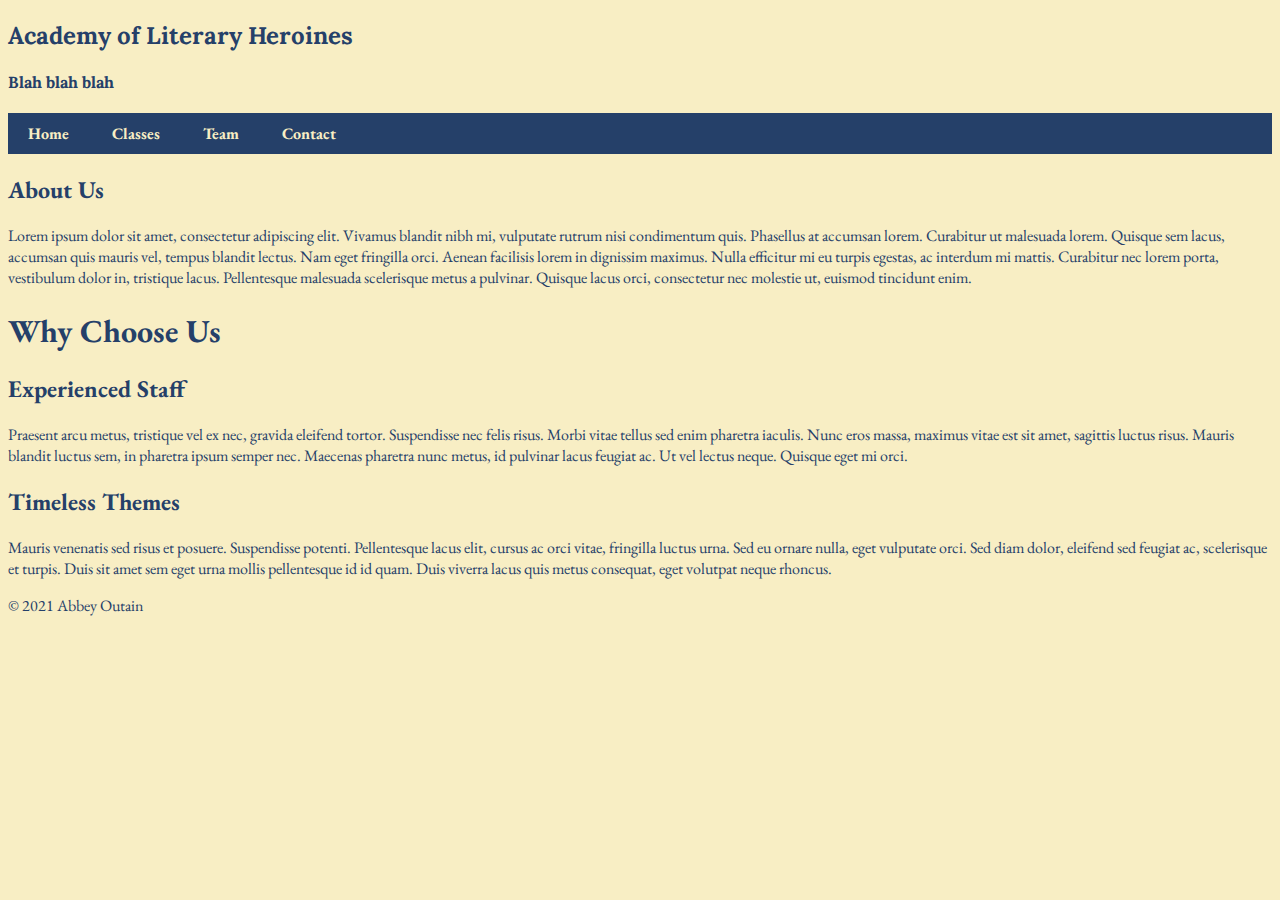
==== FED1StudioProject/index.html @ 7d3163d4 "Added fonts and images" ====
﻿<!DOCTYPE html>
<html>
<head>
    <meta charset="utf-8" />
    <title></title>

    <link href="stylesheets/stylesheet1.css" rel="stylesheet" />

</head>
<body>
    <header>
        <h2 id="schoolName">Academy of Literary Heroines</h2>
        <h4 id="slogan">Blah blah blah</h4>
    </header>
    <nav>
        <ul>
            <li><a href="/index.html">Home</a></li>
            <li><a href="/Classes.html">Classes</a></li>
            <li><a href="/Team.html">Team</a></li>
            <li><a href="/Contact.html">Contact</a></li>
        </ul>
    </nav>

    <main>
        <!-- Standard Format Here -->
        <h2>About Us</h2>
        <p>
            Lorem ipsum dolor sit amet, consectetur adipiscing elit. Vivamus blandit nibh mi, vulputate rutrum nisi condimentum quis. Phasellus at accumsan lorem. Curabitur ut malesuada lorem. Quisque sem lacus, accumsan quis mauris vel, tempus blandit lectus. Nam eget fringilla orci. Aenean facilisis lorem in dignissim maximus. Nulla efficitur mi eu turpis egestas, ac interdum mi mattis. Curabitur nec lorem porta, vestibulum dolor in, tristique lacus. Pellentesque malesuada scelerisque metus a pulvinar. Quisque lacus orci, consectetur nec molestie ut, euismod tincidunt enim.
        </p>
        <h1>Why Choose Us</h1>
        <h2>Experienced Staff</h2>
        <p>
            Praesent arcu metus, tristique vel ex nec, gravida eleifend tortor. Suspendisse nec felis risus. Morbi vitae tellus sed enim pharetra iaculis. Nunc eros massa, maximus vitae est sit amet, sagittis luctus risus. Mauris blandit luctus sem, in pharetra ipsum semper nec. Maecenas pharetra nunc metus, id pulvinar lacus feugiat ac. Ut vel lectus neque. Quisque eget mi orci.
        </p>
        <h2>Timeless Themes</h2>
        <p>
            Mauris venenatis sed risus et posuere. Suspendisse potenti. Pellentesque lacus elit, cursus ac orci vitae, fringilla luctus urna. Sed eu ornare nulla, eget vulputate orci. Sed diam dolor, eleifend sed feugiat ac, scelerisque et turpis. Duis sit amet sem eget urna mollis pellentesque id id quam. Duis viverra lacus quis metus consequat, eget volutpat neque rhoncus.
        </p>
    </main>
    <footer>&copy; 2021 Abbey Outain</footer>
</body>
</html>
---- FED1StudioProject/stylesheets/stylesheet1.css ----
﻿/*#region Import */

@import url('https://fonts.googleapis.com/css2?family=EB+Garamond:ital,wght@0,400;0,500;0,700;0,800;1,400&family=Lora:ital@0;1&display=swap');

/*#endregion */

/*#region base*/
body {
    color: #254069;
    background-color: #F8EEC4;
    font-family: 'EB Garamond', serif;
}

header {
    font-family: 'Lora', serif;
}

main {
}

h1 {
    font-weight: bold;
}

h2 {
}

p {
}

/*#endregion */

/*#region Nav Bar */

nav ul li a {
    color: #F8EEC4;
    font-weight: bold;
    text-decoration: none;
}

nav ul li a:hover, nav ul li a:active, nav ul li a:focus {
        text-decoration: none;
        background-color: #F8EEC4;
        color: #254069;
    }

nav ul {
    background-color: #254069;
    padding: 0;
}

    nav ul li {
        display: inline-block;
        margin: 10px 20px;
    }

    nav ul li a {
        display: block;
    }

/*#endregion */

/*#region Index */



/*#endregion */

/*#region Classes */

#classSubjects {
}

#classListTables {
}

/*#endregion */

/*#region Team */

#leadership {
}

#sales {
}

#administration {
}

#instructors {
}

/*#endregion */

/*#region Contact */

#contactUs {
}

/*#endregion */
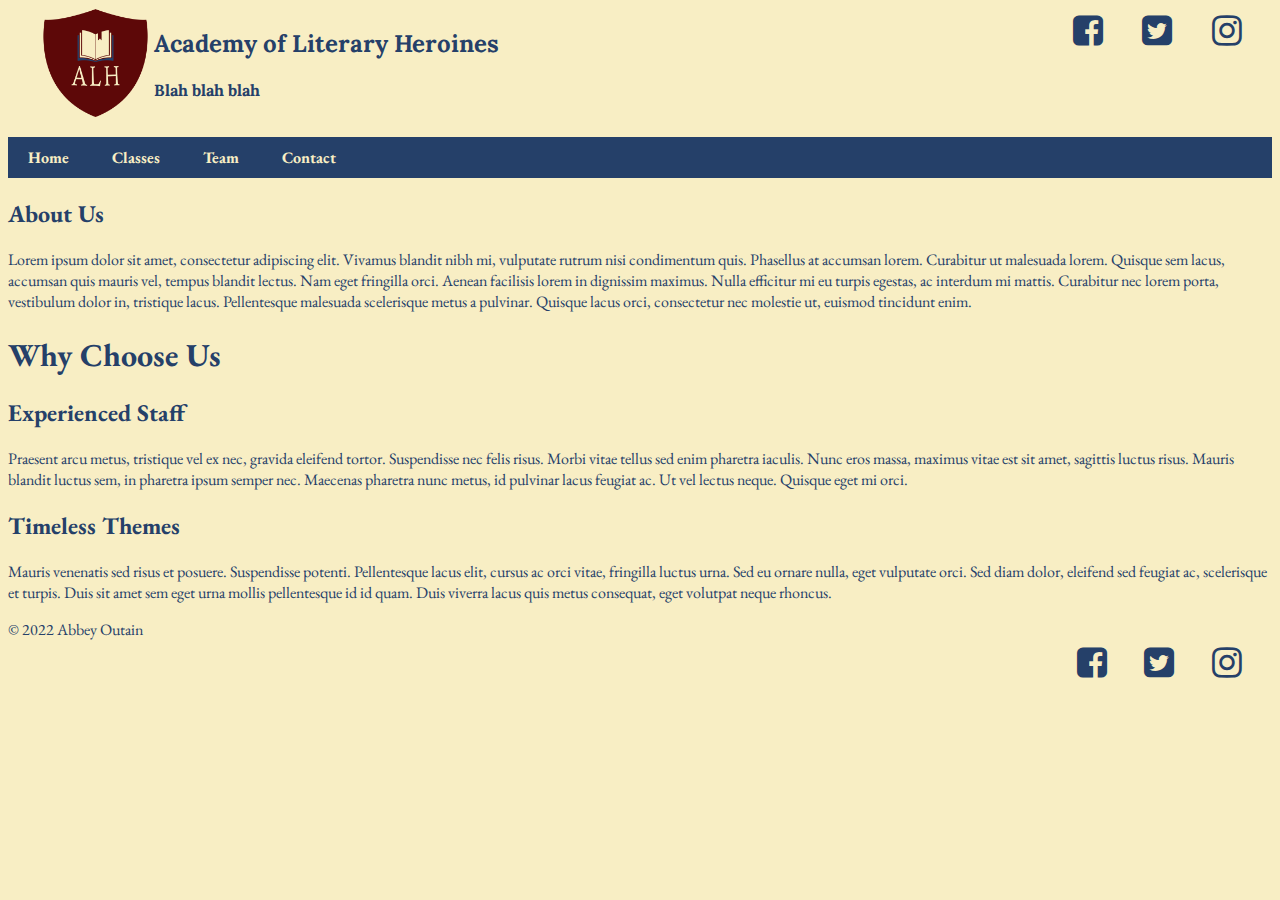
==== commit b51290cd: "Added logos, styled header, added favicon" ====
--- a/FED1StudioProject/index.html
+++ b/FED1StudioProject/index.html
@@ -4,13 +4,26 @@
     <meta charset="utf-8" />
     <title></title>
 
+    <link rel="shortcut icon" href="/images/alhFavicon.ico" type="image/x-icon">
+    <link rel="icon" href="/images/alhFavicon.ico" type="image/x-icon">
+    <link href="http://maxcdn.bootstrapcdn.com/font-awesome/4.7.0/css/font-awesome.min.css" rel="stylesheet" />
     <link href="stylesheets/stylesheet1.css" rel="stylesheet" />
 
 </head>
 <body>
     <header>
-        <h2 id="schoolName">Academy of Literary Heroines</h2>
-        <h4 id="slogan">Blah blah blah</h4>
+        <section>
+            <img id="logo" src="images/alhLogo.png" />
+            <article id="nameAndSlogan">
+                <h2 id="schoolName">Academy of Literary Heroines</h2>
+                <h4 id="slogan">Blah blah blah</h4>
+            </article>
+        </section>
+        <section class="socialMediaLogos">
+            <i class="fa fa-facebook-square" aria-hidden="true"></i>
+            <i class="fa fa-twitter-square" aria-hidden="true"></i>
+            <i class="fa fa-instagram" aria-hidden="true"></i>
+        </section>
     </header>
     <nav>
         <ul>
@@ -37,6 +50,15 @@
             Mauris venenatis sed risus et posuere. Suspendisse potenti. Pellentesque lacus elit, cursus ac orci vitae, fringilla luctus urna. Sed eu ornare nulla, eget vulputate orci. Sed diam dolor, eleifend sed feugiat ac, scelerisque et turpis. Duis sit amet sem eget urna mollis pellentesque id id quam. Duis viverra lacus quis metus consequat, eget volutpat neque rhoncus.
         </p>
     </main>
-    <footer>&copy; 2021 Abbey Outain</footer>
+    <footer>
+        <section>
+            &copy; 2022 Abbey Outain
+        </section>
+        <section class="socialMediaLogos">
+            <i class="fa fa-facebook-square" aria-hidden="true"></i>
+            <i class="fa fa-twitter-square" aria-hidden="true"></i>
+            <i class="fa fa-instagram" aria-hidden="true"></i>
+        </section>
+    </footer>
 </body>
 </html>--- a/FED1StudioProject/stylesheets/stylesheet1.css
+++ b/FED1StudioProject/stylesheets/stylesheet1.css
@@ -4,7 +4,7 @@
 
 /*#endregion */
 
-/*#region base*/
+/*#region base/header*/
 body {
     color: #254069;
     background-color: #F8EEC4;
@@ -13,19 +13,32 @@
 
 header {
     font-family: 'Lora', serif;
+    display: block;
 }
 
-main {
+header section {
+    display: inline-block;
 }
 
-h1 {
-    font-weight: bold;
+#logo {
+    max-width: 20%;
+    margin-left: 6%;
 }
 
-h2 {
+#nameAndSlogan {
+    margin-right: 10%;
+    float: right;
 }
 
-p {
+.socialMediaLogos {
+    font-size: 35px;
+    text-align: right;
+    min-width: 30%;
+    float: right;
+}
+
+.socialMediaLogos i {
+    margin-right: 8%;
 }
 
 /*#endregion */
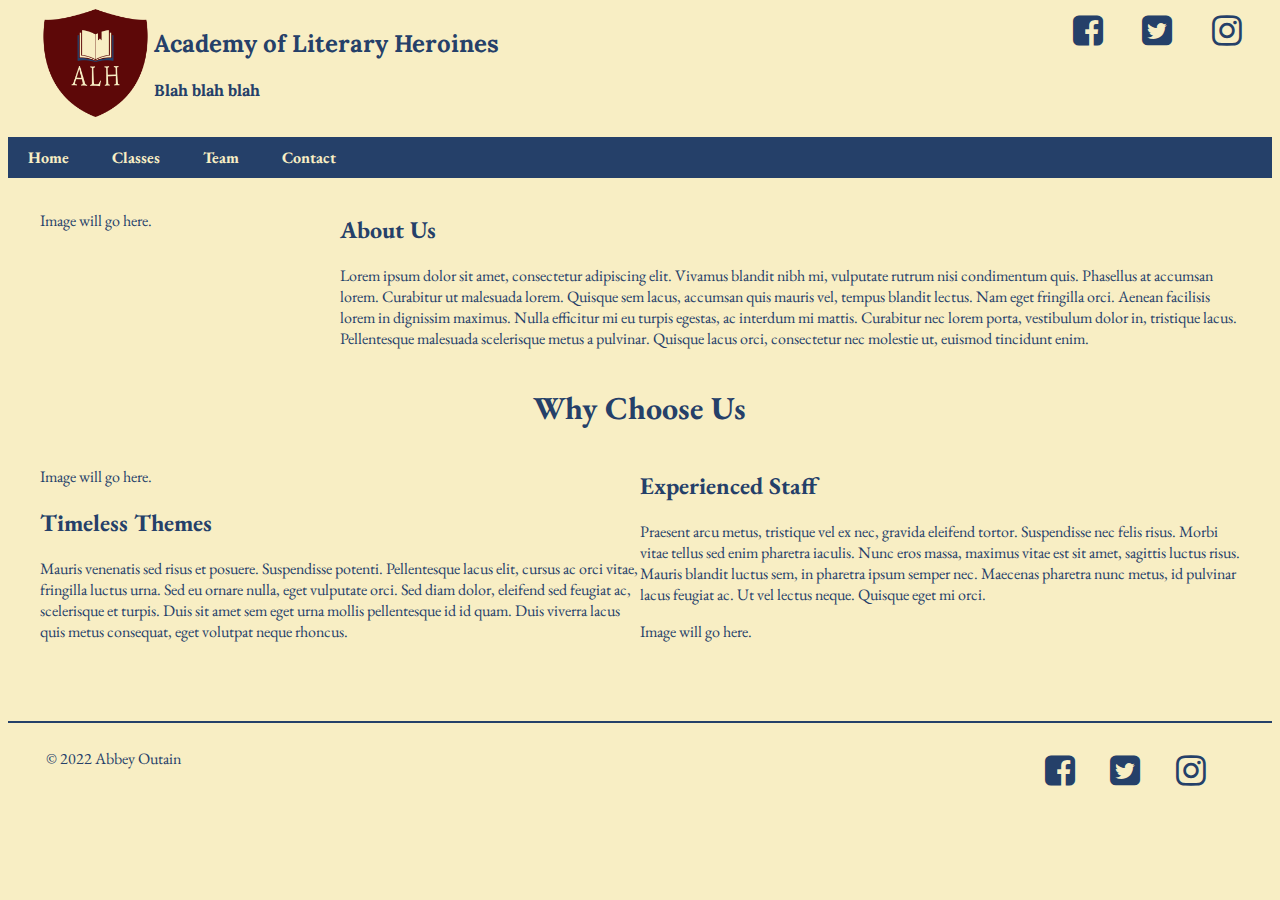
==== commit baa07c76: "positioned footers, added borders, floated and cleared index.html and Team.html" ====
--- a/FED1StudioProject/index.html
+++ b/FED1StudioProject/index.html
@@ -34,22 +34,50 @@
         </ul>
     </nav>
 
-    <main>
-        <!-- Standard Format Here -->
-        <h2>About Us</h2>
-        <p>
-            Lorem ipsum dolor sit amet, consectetur adipiscing elit. Vivamus blandit nibh mi, vulputate rutrum nisi condimentum quis. Phasellus at accumsan lorem. Curabitur ut malesuada lorem. Quisque sem lacus, accumsan quis mauris vel, tempus blandit lectus. Nam eget fringilla orci. Aenean facilisis lorem in dignissim maximus. Nulla efficitur mi eu turpis egestas, ac interdum mi mattis. Curabitur nec lorem porta, vestibulum dolor in, tristique lacus. Pellentesque malesuada scelerisque metus a pulvinar. Quisque lacus orci, consectetur nec molestie ut, euismod tincidunt enim.
-        </p>
-        <h1>Why Choose Us</h1>
-        <h2>Experienced Staff</h2>
-        <p>
-            Praesent arcu metus, tristique vel ex nec, gravida eleifend tortor. Suspendisse nec felis risus. Morbi vitae tellus sed enim pharetra iaculis. Nunc eros massa, maximus vitae est sit amet, sagittis luctus risus. Mauris blandit luctus sem, in pharetra ipsum semper nec. Maecenas pharetra nunc metus, id pulvinar lacus feugiat ac. Ut vel lectus neque. Quisque eget mi orci.
-        </p>
-        <h2>Timeless Themes</h2>
-        <p>
-            Mauris venenatis sed risus et posuere. Suspendisse potenti. Pellentesque lacus elit, cursus ac orci vitae, fringilla luctus urna. Sed eu ornare nulla, eget vulputate orci. Sed diam dolor, eleifend sed feugiat ac, scelerisque et turpis. Duis sit amet sem eget urna mollis pellentesque id id quam. Duis viverra lacus quis metus consequat, eget volutpat neque rhoncus.
-        </p>
+    <main id="indexMain">
+
+        <section id="aboutUs">
+            <article id="aboutUsLeft">
+                <p>Image will go here.</p>
+            </article>
+            <article id="aboutUsRight">
+                <h2>About Us</h2>
+                <p>
+                    Lorem ipsum dolor sit amet, consectetur adipiscing elit. Vivamus blandit nibh mi, vulputate rutrum nisi condimentum quis. Phasellus at accumsan lorem. Curabitur ut malesuada lorem. Quisque sem lacus, accumsan quis mauris vel, tempus blandit lectus. Nam eget fringilla orci. Aenean facilisis lorem in dignissim maximus. Nulla efficitur mi eu turpis egestas, ac interdum mi mattis. Curabitur nec lorem porta, vestibulum dolor in, tristique lacus. Pellentesque malesuada scelerisque metus a pulvinar. Quisque lacus orci, consectetur nec molestie ut, euismod tincidunt enim.
+                </p>
+            </article>
+        <div class="clear"></div>
+        </section>
+
+        <section id="chooseUs">
+            <h1>Why Choose Us</h1>
+            <article id="chooseUsRight">
+                <div>
+                    <h2>Experienced Staff</h2>
+                    <p>
+                        Praesent arcu metus, tristique vel ex nec, gravida eleifend tortor. Suspendisse nec felis risus. Morbi vitae tellus sed enim pharetra iaculis. Nunc eros massa, maximus vitae est sit amet, sagittis luctus risus. Mauris blandit luctus sem, in pharetra ipsum semper nec. Maecenas pharetra nunc metus, id pulvinar lacus feugiat ac. Ut vel lectus neque. Quisque eget mi orci.
+                    </p>
+                </div>
+                <div>
+                    <p>Image will go here.</p>
+                </div>
+            </article>
+            <article id="chooseUsLeft">
+                <div>
+                    <p>Image will go here.</p>
+                </div>
+                <div>
+                    <h2>Timeless Themes</h2>
+                    <p>
+                        Mauris venenatis sed risus et posuere. Suspendisse potenti. Pellentesque lacus elit, cursus ac orci vitae, fringilla luctus urna. Sed eu ornare nulla, eget vulputate orci. Sed diam dolor, eleifend sed feugiat ac, scelerisque et turpis. Duis sit amet sem eget urna mollis pellentesque id id quam. Duis viverra lacus quis metus consequat, eget volutpat neque rhoncus.
+                    </p>
+                </div>
+            </article>
+
+        <div class="clear"></div>
+        </section>
     </main>
+
     <footer>
         <section>
             &copy; 2022 Abbey Outain
--- a/FED1StudioProject/stylesheets/stylesheet1.css
+++ b/FED1StudioProject/stylesheets/stylesheet1.css
@@ -4,11 +4,15 @@
 
 /*#endregion */
 
-/*#region base/header*/
+/*#region base/header/footer*/
 body {
     color: #254069;
     background-color: #F8EEC4;
     font-family: 'EB Garamond', serif;
+}
+
+h1 {
+    font-size: 2em;
 }
 
 header {
@@ -39,6 +43,26 @@
 
 .socialMediaLogos i {
     margin-right: 8%;
+}
+
+main {
+    width: 95%;
+    margin: auto;
+}
+
+footer {
+    border-top: solid 2px #254069;
+    padding: 2% 3% 3% 3%;
+    margin-top: 5%;
+    box-sizing: border-box;
+}
+
+footer section {
+    display: inline-block;
+}
+
+.clear {
+    clear: both;
 }
 
 /*#endregion */
@@ -75,7 +99,29 @@
 
 /*#region Index */
 
+#chooseUs h1 {
+    text-align:center;
+}
 
+#aboutUsLeft {
+    width: 25%;
+    float: left;
+}
+
+#aboutUsRight {
+    width: 75%;
+    float: right;
+}
+
+#chooseUsLeft {
+    width: 50%;
+    float: left;
+}
+
+#chooseUsRight {
+    width: 50%;
+    float: right;
+}
 
 /*#endregion */
 
@@ -103,11 +149,26 @@
 #instructors {
 }
 
-/*#endregion */
+#teamMain {
+    width: 80%;
+    float: left;
+    border-right: solid 2px #254069;
+    box-sizing: border-box;
+}
 
-/*#region Contact */
-
-#contactUs {
+#teamAside {
+    width: 20%;
+    float: right;
+    padding-left: 3%;
+    box-sizing: border-box;
 }
 
 /*#endregion */
+/*#region Contact */
+#contactUs {
+    width: 50%;
+    margin: auto;
+    text-align: center;
+}
+
+/*#endregion */
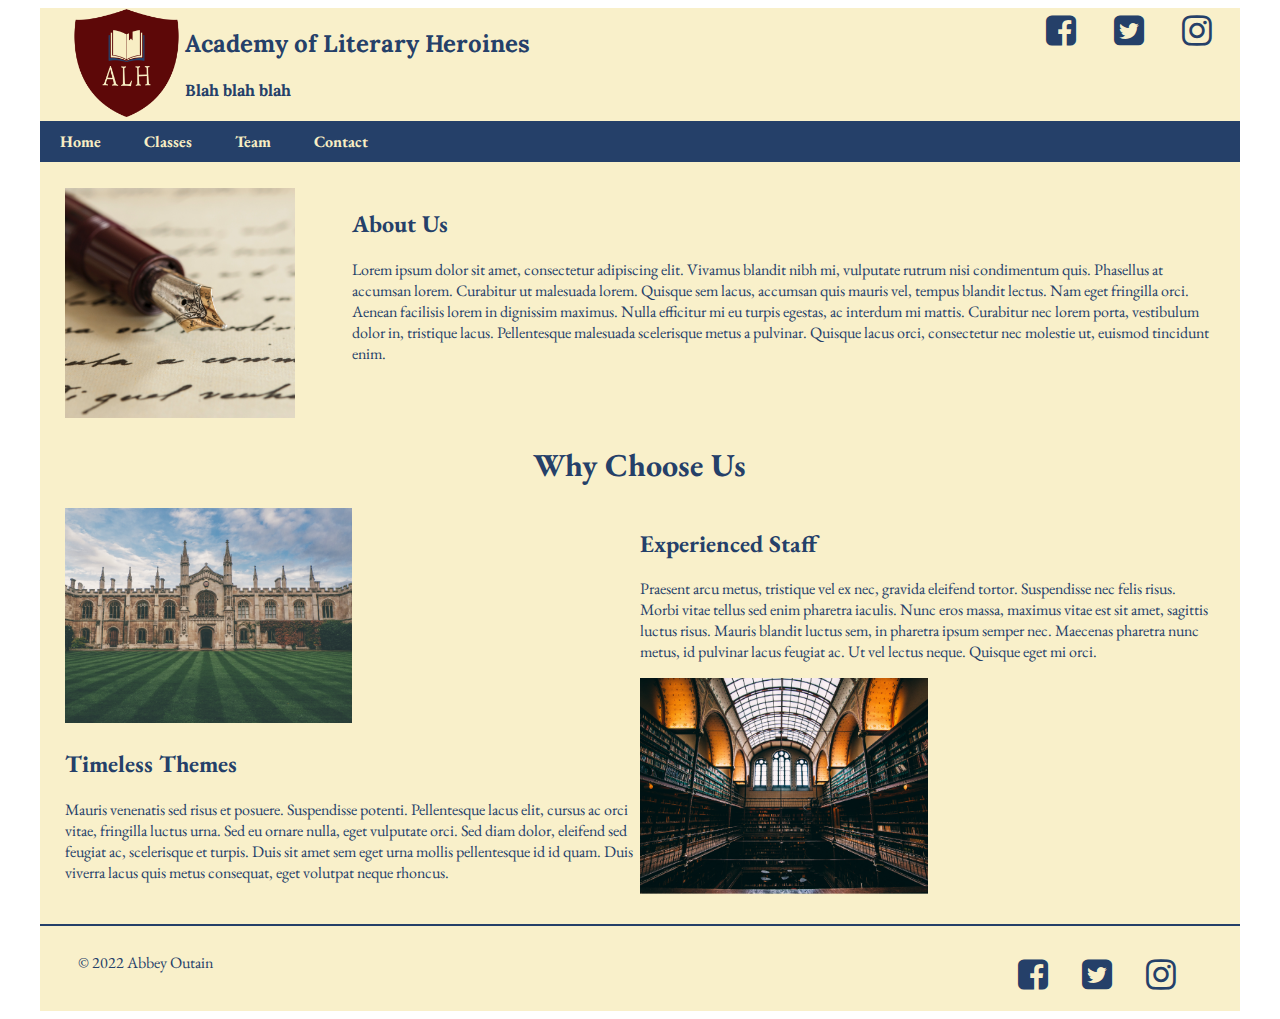
==== commit b01e81e9: "Added team images, background image, general styling" ====
--- a/FED1StudioProject/index.html
+++ b/FED1StudioProject/index.html
@@ -38,7 +38,7 @@
 
         <section id="aboutUs">
             <article id="aboutUsLeft">
-                <p>Image will go here.</p>
+                <img id="pen" src="images/pen-cropped.png" />
             </article>
             <article id="aboutUsRight">
                 <h2>About Us</h2>
@@ -46,7 +46,7 @@
                     Lorem ipsum dolor sit amet, consectetur adipiscing elit. Vivamus blandit nibh mi, vulputate rutrum nisi condimentum quis. Phasellus at accumsan lorem. Curabitur ut malesuada lorem. Quisque sem lacus, accumsan quis mauris vel, tempus blandit lectus. Nam eget fringilla orci. Aenean facilisis lorem in dignissim maximus. Nulla efficitur mi eu turpis egestas, ac interdum mi mattis. Curabitur nec lorem porta, vestibulum dolor in, tristique lacus. Pellentesque malesuada scelerisque metus a pulvinar. Quisque lacus orci, consectetur nec molestie ut, euismod tincidunt enim.
                 </p>
             </article>
-        <div class="clear"></div>
+            <div class="clear"></div>
         </section>
 
         <section id="chooseUs">
@@ -59,12 +59,12 @@
                     </p>
                 </div>
                 <div>
-                    <p>Image will go here.</p>
+                    <img id="castleInterior" src="images/castleInterior-cropped.png" />
                 </div>
             </article>
             <article id="chooseUsLeft">
                 <div>
-                    <p>Image will go here.</p>
+                    <img id="castle" src="images/castle-cropped.png" />
                 </div>
                 <div>
                     <h2>Timeless Themes</h2>
@@ -74,7 +74,7 @@
                 </div>
             </article>
 
-        <div class="clear"></div>
+            <div class="clear"></div>
         </section>
     </main>
 
--- a/FED1StudioProject/stylesheets/stylesheet1.css
+++ b/FED1StudioProject/stylesheets/stylesheet1.css
@@ -7,8 +7,11 @@
 /*#region base/header/footer*/
 body {
     color: #254069;
-    background-color: #F8EEC4;
+    /*background-color: #F8EEC4;*/
     font-family: 'EB Garamond', serif;
+    background-image: url(/images/library-cropped.png);
+    background-attachment: fixed;
+    background-size: cover;
 }
 
 h1 {
@@ -16,13 +19,16 @@
 }
 
 header {
+    width: 95%;
+    margin: auto;
     font-family: 'Lora', serif;
     display: block;
-}
-
-header section {
-    display: inline-block;
-}
+    background-color: rgba(248, 238, 196, .9);
+}
+
+    header section {
+        display: inline-block;
+    }
 
 #logo {
     max-width: 20%;
@@ -41,25 +47,30 @@
     float: right;
 }
 
-.socialMediaLogos i {
-    margin-right: 8%;
-}
+    .socialMediaLogos i {
+        margin-right: 8%;
+    }
 
 main {
     width: 95%;
-    margin: auto;
+    padding: 2%;
+    margin: auto;
+    background-color: rgba(248, 238, 196, .9);
+    box-sizing: border-box;
 }
 
 footer {
+    width: 95%;
+    margin: auto;
     border-top: solid 2px #254069;
     padding: 2% 3% 3% 3%;
-    margin-top: 5%;
-    box-sizing: border-box;
-}
-
-footer section {
-    display: inline-block;
-}
+    box-sizing: border-box;
+    background-color: rgba(248, 238, 196, .9);
+}
+
+    footer section {
+        display: inline-block;
+    }
 
 .clear {
     clear: both;
@@ -68,6 +79,11 @@
 /*#endregion */
 
 /*#region Nav Bar */
+
+nav {
+    width: 95%;
+    margin: auto;
+}
 
 nav ul li a {
     color: #F8EEC4;
@@ -75,7 +91,7 @@
     text-decoration: none;
 }
 
-nav ul li a:hover, nav ul li a:active, nav ul li a:focus {
+    nav ul li a:hover, nav ul li a:active, nav ul li a:focus {
         text-decoration: none;
         background-color: #F8EEC4;
         color: #254069;
@@ -84,6 +100,7 @@
 nav ul {
     background-color: #254069;
     padding: 0;
+    margin: 0;
 }
 
     nav ul li {
@@ -91,16 +108,16 @@
         margin: 10px 20px;
     }
 
-    nav ul li a {
-        display: block;
-    }
+        nav ul li a {
+            display: block;
+        }
 
 /*#endregion */
 
 /*#region Index */
 
 #chooseUs h1 {
-    text-align:center;
+    text-align: center;
 }
 
 #aboutUsLeft {
@@ -123,6 +140,21 @@
     float: right;
 }
 
+#pen {
+    width: 80%;
+    margin: auto;
+}
+
+#castleInterior {
+    width: 50%;
+    margin: auto;
+}
+
+#castle {
+    width: 50%;
+    margin: auto;
+}
+
 /*#endregion */
 
 /*#region Classes */
@@ -136,9 +168,6 @@
 /*#endregion */
 
 /*#region Team */
-
-#leadership {
-}
 
 #sales {
 }
@@ -163,7 +192,28 @@
     box-sizing: border-box;
 }
 
-/*#endregion */
+.teamHeaders {
+    text-align: center;
+}
+
+.teamImageLeft {
+    width: 25%;
+    float: left;
+}
+
+.teamImage {
+    width: 80%;
+    margin: auto;
+    border-radius: 50%;
+}
+
+.teamTextRight {
+    width: 75%;
+    float: right;
+}
+
+/*#endregion */
+
 /*#region Contact */
 #contactUs {
     width: 50%;
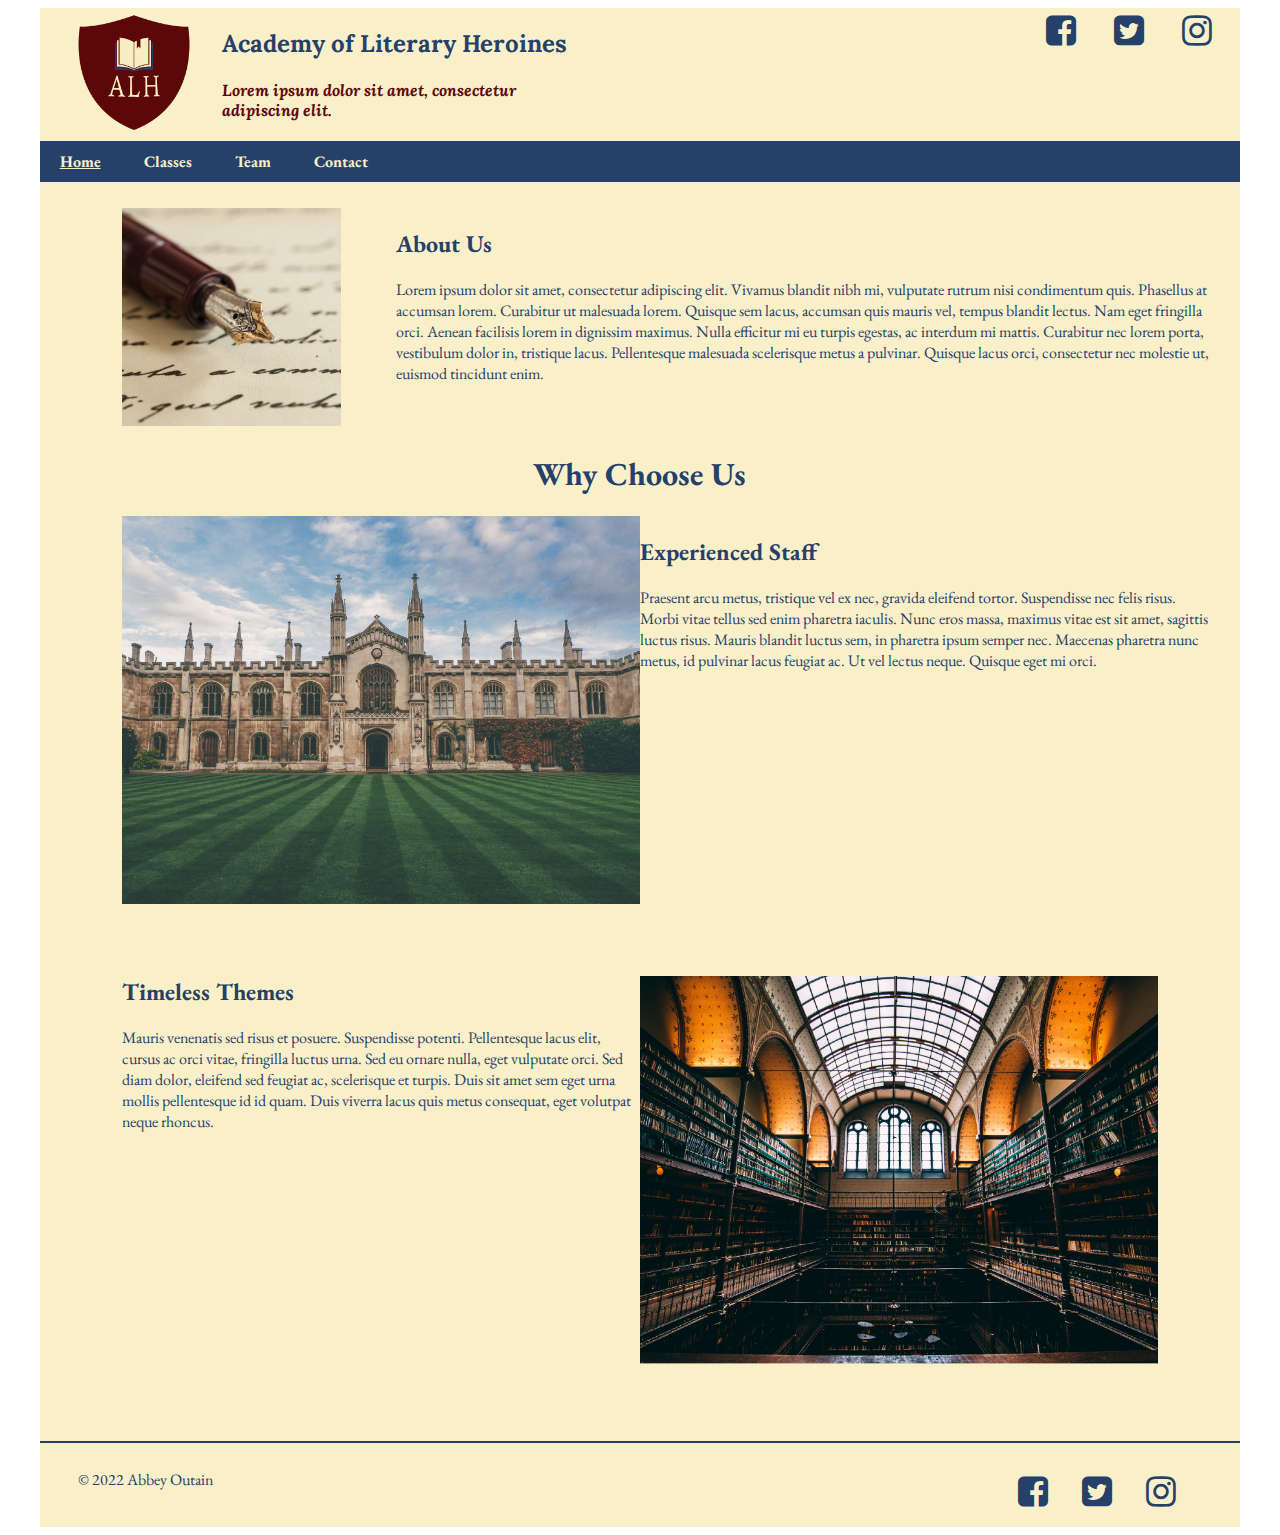
==== commit df13f6ad: "Formatted tables, added anchor tags from class cards to class tables" ====
--- a/FED1StudioProject/index.html
+++ b/FED1StudioProject/index.html
@@ -16,7 +16,7 @@
             <img id="logo" src="images/alhLogo.png" />
             <article id="nameAndSlogan">
                 <h2 id="schoolName">Academy of Literary Heroines</h2>
-                <h4 id="slogan">Blah blah blah</h4>
+                <h4 id="slogan">Lorem ipsum dolor sit amet, consectetur adipiscing elit.</h4>
             </article>
         </section>
         <section class="socialMediaLogos">
@@ -27,7 +27,7 @@
     </header>
     <nav>
         <ul>
-            <li><a href="/index.html">Home</a></li>
+            <li><a class="currentPage" href="/index.html">Home</a></li>
             <li><a href="/Classes.html">Classes</a></li>
             <li><a href="/Team.html">Team</a></li>
             <li><a href="/Contact.html">Contact</a></li>
@@ -52,21 +52,21 @@
         <section id="chooseUs">
             <h1>Why Choose Us</h1>
             <article id="chooseUsRight">
-                <div>
+                <div id="chooseUsRightText">
                     <h2>Experienced Staff</h2>
                     <p>
                         Praesent arcu metus, tristique vel ex nec, gravida eleifend tortor. Suspendisse nec felis risus. Morbi vitae tellus sed enim pharetra iaculis. Nunc eros massa, maximus vitae est sit amet, sagittis luctus risus. Mauris blandit luctus sem, in pharetra ipsum semper nec. Maecenas pharetra nunc metus, id pulvinar lacus feugiat ac. Ut vel lectus neque. Quisque eget mi orci.
                     </p>
                 </div>
-                <div>
+                <div id="chooseUsRightImage">
                     <img id="castleInterior" src="images/castleInterior-cropped.png" />
                 </div>
             </article>
             <article id="chooseUsLeft">
-                <div>
+                <div id="chooseUsLeftImage">
                     <img id="castle" src="images/castle-cropped.png" />
                 </div>
-                <div>
+                <div id="chooseUsLeftText">
                     <h2>Timeless Themes</h2>
                     <p>
                         Mauris venenatis sed risus et posuere. Suspendisse potenti. Pellentesque lacus elit, cursus ac orci vitae, fringilla luctus urna. Sed eu ornare nulla, eget vulputate orci. Sed diam dolor, eleifend sed feugiat ac, scelerisque et turpis. Duis sit amet sem eget urna mollis pellentesque id id quam. Duis viverra lacus quis metus consequat, eget volutpat neque rhoncus.
--- a/FED1StudioProject/stylesheets/stylesheet1.css
+++ b/FED1StudioProject/stylesheets/stylesheet1.css
@@ -1,4 +1,5 @@
-﻿/*#region Import */
+﻿
+/*#region Import */
 
 @import url('https://fonts.googleapis.com/css2?family=EB+Garamond:ital,wght@0,400;0,500;0,700;0,800;1,400&family=Lora:ital@0;1&display=swap');
 
@@ -31,13 +32,20 @@
     }
 
 #logo {
-    max-width: 20%;
+    max-width: 19%;
     margin-left: 6%;
+    margin-top: 1%;
 }
 
 #nameAndSlogan {
     margin-right: 10%;
     float: right;
+    width: 60%;
+}
+
+#slogan {
+    color: #5D0808;
+    font-style: italic;
 }
 
 .socialMediaLogos {
@@ -85,36 +93,42 @@
     margin: auto;
 }
 
-nav ul li a {
-    color: #F8EEC4;
-    font-weight: bold;
-    text-decoration: none;
-}
-
-    nav ul li a:hover, nav ul li a:active, nav ul li a:focus {
+    nav ul li a {
+        color: #F8EEC4;
+        font-weight: bold;
         text-decoration: none;
-        background-color: #F8EEC4;
-        color: #254069;
-    }
-
-nav ul {
-    background-color: #254069;
-    padding: 0;
-    margin: 0;
-}
-
-    nav ul li {
-        display: inline-block;
-        margin: 10px 20px;
-    }
-
-        nav ul li a {
-            display: block;
+    }
+
+        nav ul li a:hover, nav ul li a:active, nav ul li a:focus {
+            text-decoration: underline;
         }
 
+    nav ul {
+        background-color: #254069;
+        padding: 0;
+        margin: 0;
+    }
+
+        nav ul li {
+            display: inline-block;
+            margin: 10px 20px;
+        }
+
+            nav ul li a {
+                display: block;
+            }
+
+            nav ul li a.currentPage {
+                text-decoration: underline;
+            }
+
 /*#endregion */
 
 /*#region Index */
+
+#aboutUs {
+    margin-left: 5%;
+}
 
 #chooseUs h1 {
     text-align: center;
@@ -145,14 +159,23 @@
     margin: auto;
 }
 
+#chooseUsRight div, #chooseUsLeft div {
+    height: 440px;
+}
+
+#chooseUsLeftText {
+    width: 90%;
+    margin-left: 10%;
+}
+
 #castleInterior {
-    width: 50%;
+    width: 90%;
     margin: auto;
 }
 
 #castle {
-    width: 50%;
-    margin: auto;
+    width: 90%;
+    margin-left: 10%;
 }
 
 /*#endregion */
@@ -160,24 +183,61 @@
 /*#region Classes */
 
 #classSubjects {
-}
-
-#classListTables {
+    text-align: center;
+    width: 80%;
+    margin: auto;
+}
+
+.galleryItem {
+    width: 30%;
+    display: inline-block;
+    margin: 1% 1%;
+    border: solid 2px #254069;
+}
+
+.galleryItem a img {
+    width: 100%;
+}
+
+.galleryItem h4 {
+    margin-top: 1em;
+    margin-bottom: 1em;
+}
+
+.galleryItem p {
+    min-height: 100px;
+}
+.classTables {
+    width: 80%;
+    margin: auto;
+}
+
+.classListTable {
+    width: 80%;
+    margin: auto;
+    text-align: center;
+}
+
+table {
+    width: 80%;
+    margin: auto;
+    text-align: center;
+    border: solid 2px #254069;
+    border-top: none;
+    border-spacing: 0;
+}
+
+thead {
+    color: #F8EEC4;
+    background-color: rgba(37, 64, 105, .75);
+}
+tr:nth-child(2) {
+    background-color: rgba(37, 64, 105, .25);
 }
 
 /*#endregion */
 
 /*#region Team */
-
-#sales {
-}
-
-#administration {
-}
-
-#instructors {
-}
-
 #teamMain {
     width: 80%;
     float: left;
@@ -191,6 +251,21 @@
     padding-left: 3%;
     box-sizing: border-box;
 }
+
+    #teamAside ul {
+        padding-inline-start: 20px;
+    }
+
+    #teamAside ul li a {
+        color: #254069;
+        font-weight: bold;
+        text-decoration: none;
+    }
+
+        #teamAside ul li a:hover, #teamAside ul li a:active, #teamAside ul li a:focus {
+            text-decoration: underline;
+            text-decoration-color: #5D0808;
+        }
 
 .teamHeaders {
     text-align: center;
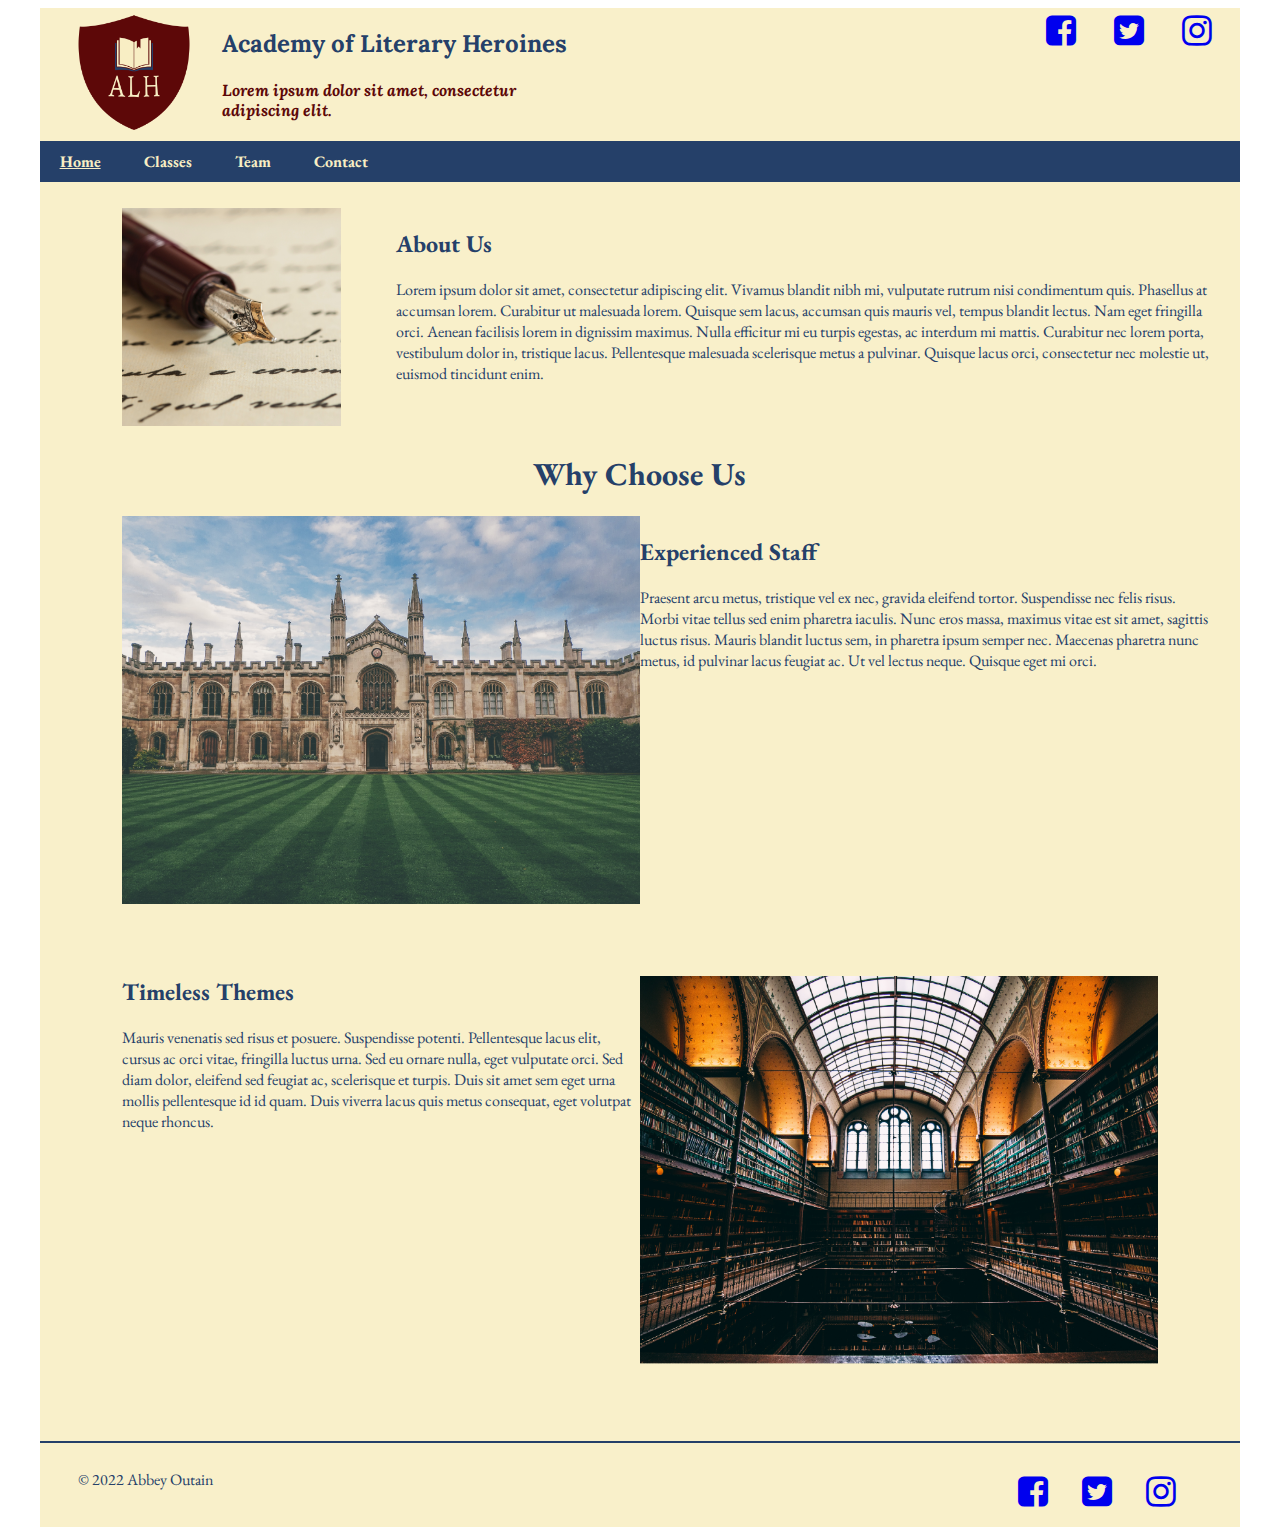
==== commit c597a0a6: "Added Side Nav in Classes.html" ====
--- a/FED1StudioProject/index.html
+++ b/FED1StudioProject/index.html
@@ -1,4 +1,4 @@
-﻿<!DOCTYPE html>
+﻿ <!DOCTYPE html>
 <html>
 <head>
     <meta charset="utf-8" />
@@ -20,9 +20,9 @@
             </article>
         </section>
         <section class="socialMediaLogos">
-            <i class="fa fa-facebook-square" aria-hidden="true"></i>
-            <i class="fa fa-twitter-square" aria-hidden="true"></i>
-            <i class="fa fa-instagram" aria-hidden="true"></i>
+            <a href="http://www.facebook.com/learnwithus" target="_blank"><i class="fa fa-facebook-square" aria-hidden="true"></i></a>
+            <a href="http://twitter.com/weteachstuff" target="_blank"><i class="fa fa-twitter-square" aria-hidden="true"></i></a>
+            <a href="http://www.instagram.com/" target="_blank"><i class="fa fa-instagram" aria-hidden="true"></i></a>
         </section>
     </header>
     <nav>
@@ -83,9 +83,9 @@
             &copy; 2022 Abbey Outain
         </section>
         <section class="socialMediaLogos">
-            <i class="fa fa-facebook-square" aria-hidden="true"></i>
-            <i class="fa fa-twitter-square" aria-hidden="true"></i>
-            <i class="fa fa-instagram" aria-hidden="true"></i>
+            <a href="http://www.facebook.com/learnwithus" target="_blank"><i class="fa fa-facebook-square" aria-hidden="true"></i></a>
+            <a href="http://twitter.com/weteachstuff" target="_blank"><i class="fa fa-twitter-square" aria-hidden="true"></i></a>
+            <a href="http://www.instagram.com/" target="_blank"><i class="fa fa-instagram" aria-hidden="true"></i></a>
         </section>
     </footer>
 </body>
--- a/FED1StudioProject/stylesheets/stylesheet1.css
+++ b/FED1StudioProject/stylesheets/stylesheet1.css
@@ -118,9 +118,9 @@
                 display: block;
             }
 
-            nav ul li a.currentPage {
-                text-decoration: underline;
-            }
+                nav ul li a.currentPage {
+                    text-decoration: underline;
+                }
 
 /*#endregion */
 
@@ -195,18 +195,23 @@
     border: solid 2px #254069;
 }
 
-.galleryItem a img {
-    width: 100%;
-}
-
-.galleryItem h4 {
-    margin-top: 1em;
-    margin-bottom: 1em;
-}
-
-.galleryItem p {
-    min-height: 100px;
-}
+    .galleryItem:hover {
+        border: solid 4px #254069;
+    }
+
+    .galleryItem a img {
+        width: 100%;
+    }
+
+    .galleryItem h4 {
+        margin-top: 1em;
+        margin-bottom: 1em;
+    }
+
+    .galleryItem p {
+        min-height: 100px;
+    }
+
 .classTables {
     width: 80%;
     margin: auto;
@@ -231,8 +236,62 @@
     color: #F8EEC4;
     background-color: rgba(37, 64, 105, .75);
 }
+
 tr:nth-child(2) {
     background-color: rgba(37, 64, 105, .25);
+}
+
+.sidenav {
+    height: 100%;
+    width: 0;
+    position: fixed;
+    z-index: 1030;
+    top: 0;
+    left: 0;
+    background-color: rgba(37, 64, 105, .95);
+    overflow-x: hidden;
+    padding-top: 100px;
+    transition: .3s;
+}
+
+    .sidenav a {
+        padding: 8px 8px 8px 45px;
+        text-decoration: none;
+        font-size: 17px;
+        color: #F8EEC4;
+        display: block;
+        transition: .3s;
+    }
+
+        .sidenav a:hover {
+            text-decoration: underline;
+        }
+
+.close-btn {
+    position: absolute;
+    top: 50px;
+    right: 25px;
+    font-size: 30px !important;
+    margin-left: 50px;
+}
+
+.button {
+    background: rgba(37, 64, 105, .8);
+    height: 100%;
+    width: 20px;
+    z-index: 1030;
+    position: fixed;
+    left: 0;
+    top: 0;
+    cursor: pointer;
+}
+
+.vertical-text {
+    position: absolute;
+    top: 50%;
+    left: 0;
+    writing-mode: vertical-rl;
+    color: #F8EEC4;
 }
 
 /*#endregion */
@@ -256,16 +315,16 @@
         padding-inline-start: 20px;
     }
 
-    #teamAside ul li a {
-        color: #254069;
-        font-weight: bold;
-        text-decoration: none;
-    }
-
-        #teamAside ul li a:hover, #teamAside ul li a:active, #teamAside ul li a:focus {
-            text-decoration: underline;
-            text-decoration-color: #5D0808;
+        #teamAside ul li a {
+            color: #254069;
+            font-weight: bold;
+            text-decoration: none;
         }
+
+            #teamAside ul li a:hover, #teamAside ul li a:active, #teamAside ul li a:focus {
+                text-decoration: underline;
+                text-decoration-color: #5D0808;
+            }
 
 .teamHeaders {
     text-align: center;
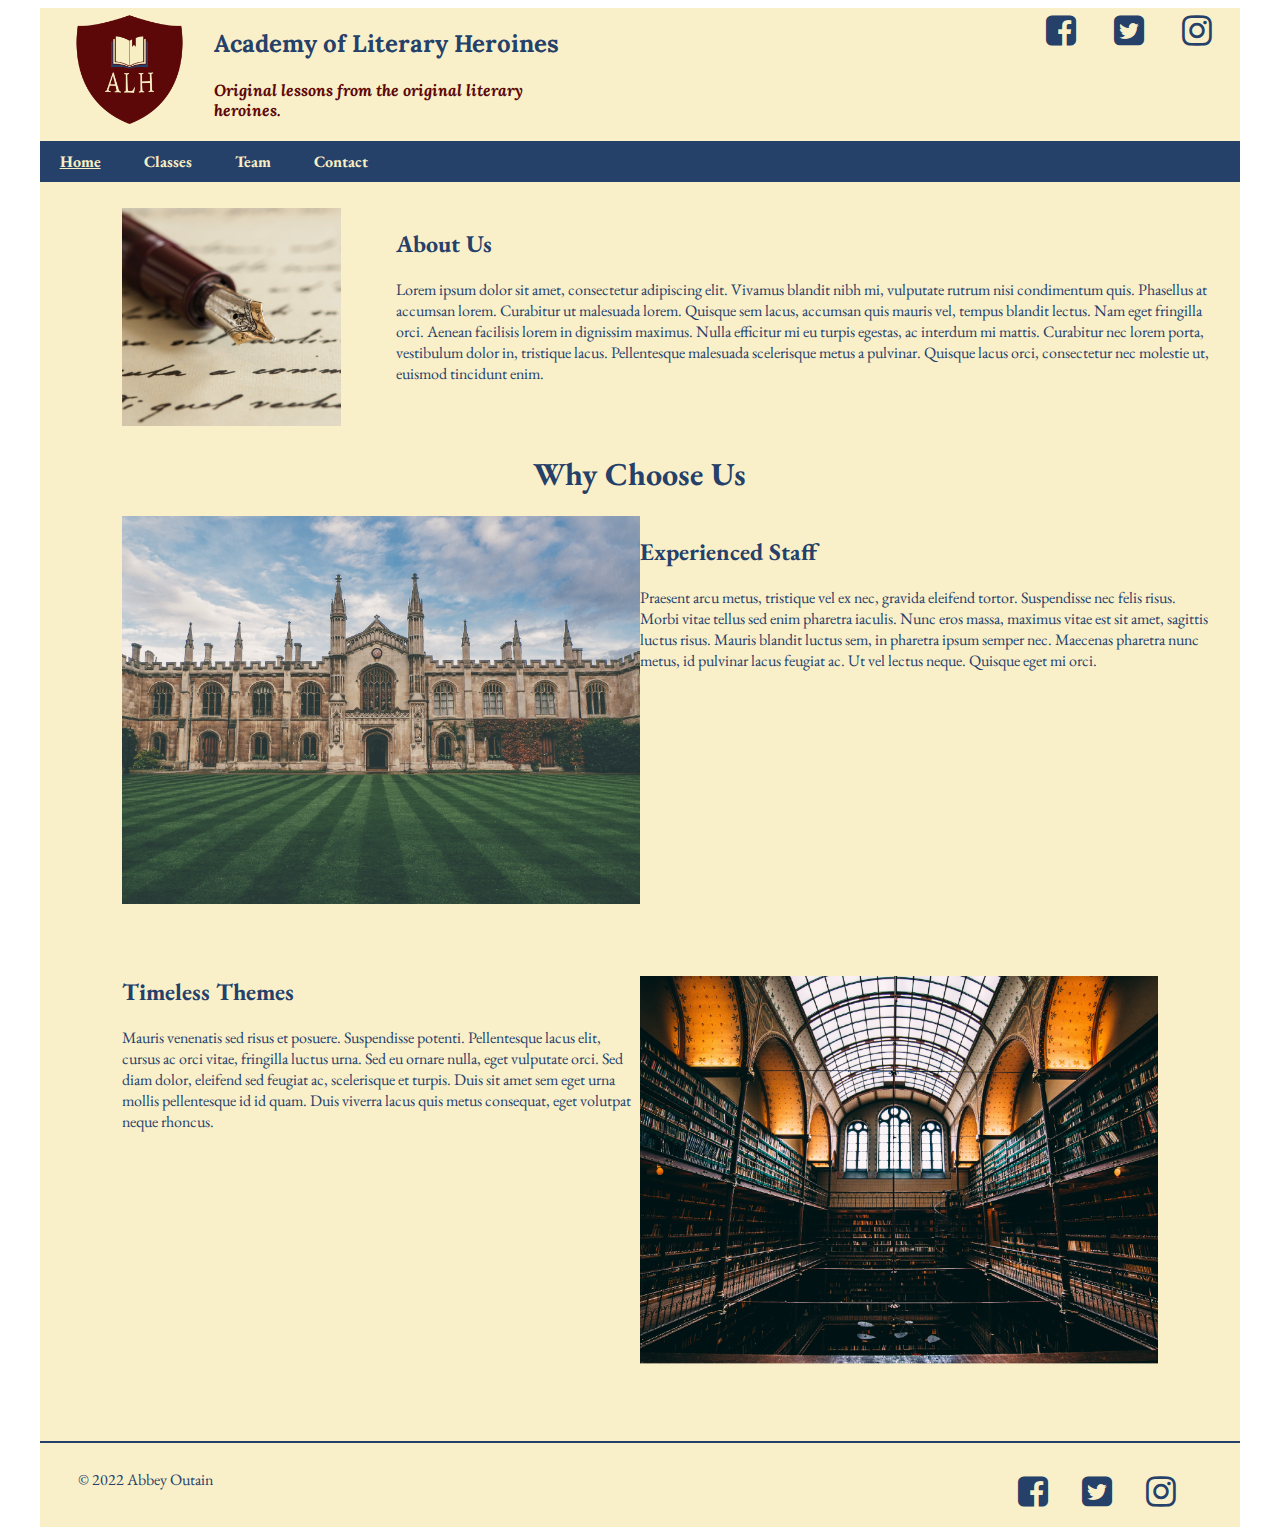
==== commit fa013477: "Replaced placeholder image in Classes.html, added alt and title to images, added slogan" ====
--- a/FED1StudioProject/index.html
+++ b/FED1StudioProject/index.html
@@ -16,7 +16,7 @@
             <img id="logo" src="images/alhLogo.png" />
             <article id="nameAndSlogan">
                 <h2 id="schoolName">Academy of Literary Heroines</h2>
-                <h4 id="slogan">Lorem ipsum dolor sit amet, consectetur adipiscing elit.</h4>
+                <h4 id="slogan">Original lessons from the original literary heroines.</h4>
             </article>
         </section>
         <section class="socialMediaLogos">
--- a/FED1StudioProject/stylesheets/stylesheet1.css
+++ b/FED1StudioProject/stylesheets/stylesheet1.css
@@ -59,6 +59,10 @@
         margin-right: 8%;
     }
 
+    .socialMediaLogos a {
+        color: #254069;
+    }
+
 main {
     width: 95%;
     padding: 2%;
@@ -203,7 +207,7 @@
         width: 100%;
     }
 
-    .galleryItem h4 {
+    .galleryItem h3 {
         margin-top: 1em;
         margin-bottom: 1em;
     }
@@ -355,4 +359,12 @@
     text-align: center;
 }
 
-/*#endregion */
+#ringUs {
+    color: #5D0808;
+}
+
+#mailUs {
+    color: #5D0808;
+}
+
+/*#endregion */
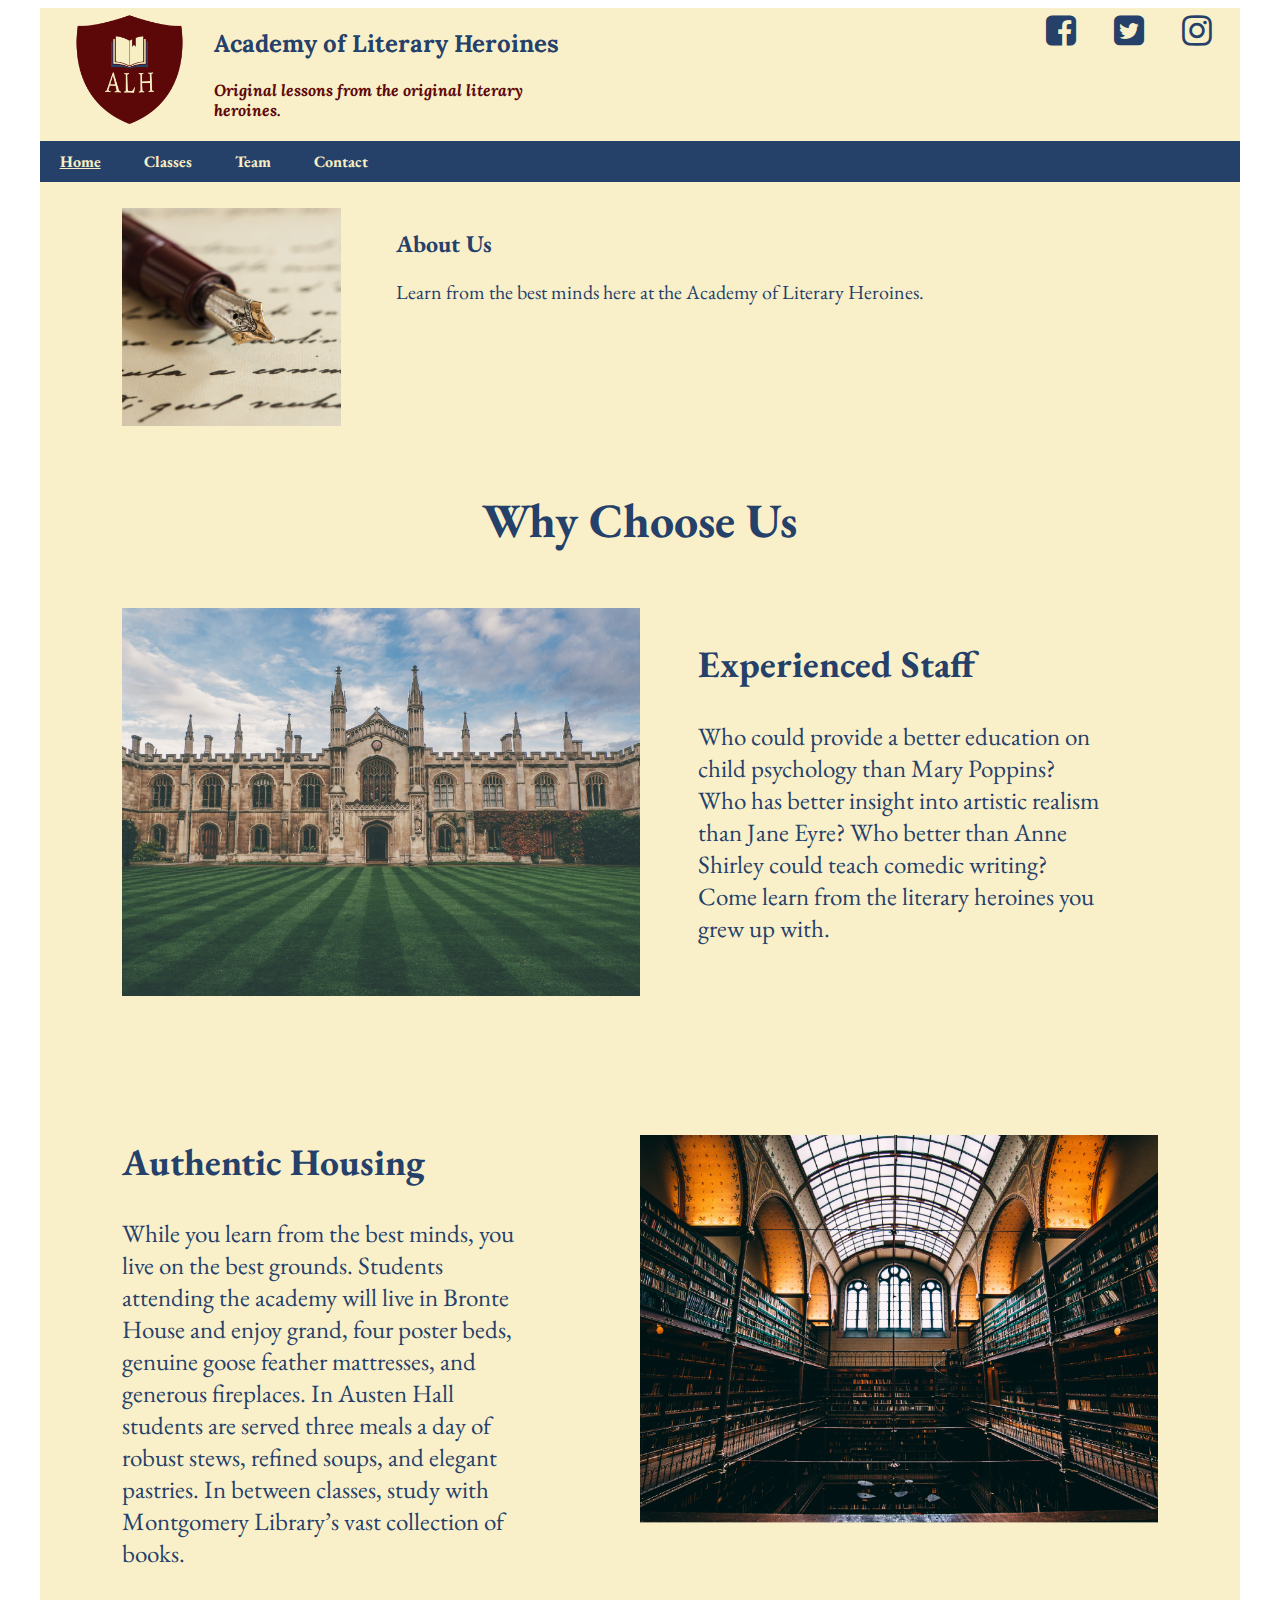
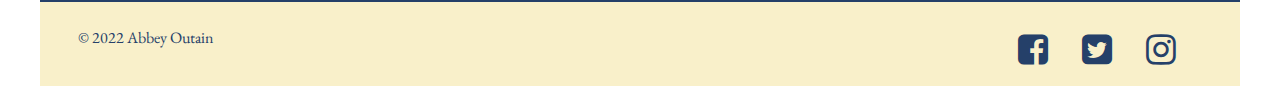
==== commit 780b9aab: "Edited some styling and spacing" ====
--- a/FED1StudioProject/index.html
+++ b/FED1StudioProject/index.html
@@ -43,7 +43,7 @@
             <article id="aboutUsRight">
                 <h2>About Us</h2>
                 <p>
-                    Lorem ipsum dolor sit amet, consectetur adipiscing elit. Vivamus blandit nibh mi, vulputate rutrum nisi condimentum quis. Phasellus at accumsan lorem. Curabitur ut malesuada lorem. Quisque sem lacus, accumsan quis mauris vel, tempus blandit lectus. Nam eget fringilla orci. Aenean facilisis lorem in dignissim maximus. Nulla efficitur mi eu turpis egestas, ac interdum mi mattis. Curabitur nec lorem porta, vestibulum dolor in, tristique lacus. Pellentesque malesuada scelerisque metus a pulvinar. Quisque lacus orci, consectetur nec molestie ut, euismod tincidunt enim.
+                    Learn from the best minds here at the Academy of Literary Heroines.
                 </p>
             </article>
             <div class="clear"></div>
@@ -55,7 +55,7 @@
                 <div id="chooseUsRightText">
                     <h2>Experienced Staff</h2>
                     <p>
-                        Praesent arcu metus, tristique vel ex nec, gravida eleifend tortor. Suspendisse nec felis risus. Morbi vitae tellus sed enim pharetra iaculis. Nunc eros massa, maximus vitae est sit amet, sagittis luctus risus. Mauris blandit luctus sem, in pharetra ipsum semper nec. Maecenas pharetra nunc metus, id pulvinar lacus feugiat ac. Ut vel lectus neque. Quisque eget mi orci.
+                        Who could provide a better education on child psychology than Mary Poppins? Who has better insight into artistic realism than Jane Eyre? Who better than Anne Shirley could teach comedic writing? Come learn from the literary heroines you grew up with.
                     </p>
                 </div>
                 <div id="chooseUsRightImage">
@@ -67,13 +67,12 @@
                     <img id="castle" src="images/castle-cropped.png" />
                 </div>
                 <div id="chooseUsLeftText">
-                    <h2>Timeless Themes</h2>
+                    <h2>Authentic Housing</h2>
                     <p>
-                        Mauris venenatis sed risus et posuere. Suspendisse potenti. Pellentesque lacus elit, cursus ac orci vitae, fringilla luctus urna. Sed eu ornare nulla, eget vulputate orci. Sed diam dolor, eleifend sed feugiat ac, scelerisque et turpis. Duis sit amet sem eget urna mollis pellentesque id id quam. Duis viverra lacus quis metus consequat, eget volutpat neque rhoncus.
+                        While you learn from the best minds, you live on the best grounds. Students attending the academy will live in Bronte House and enjoy grand, four poster beds, genuine goose feather mattresses, and generous fireplaces. In Austen Hall students are served three meals a day of robust stews, refined soups, and elegant pastries. In between classes, study with Montgomery Library’s vast collection of books.
                     </p>
                 </div>
             </article>
-
             <div class="clear"></div>
         </section>
     </main>
--- a/FED1StudioProject/stylesheets/stylesheet1.css
+++ b/FED1StudioProject/stylesheets/stylesheet1.css
@@ -136,6 +136,10 @@
 
 #chooseUs h1 {
     text-align: center;
+    font-size: 3em;
+    padding-bottom: 5%;
+    padding-top: 5%;
+    margin: auto;
 }
 
 #aboutUsLeft {
@@ -148,10 +152,14 @@
     float: right;
 }
 
-#chooseUsLeft {
-    width: 50%;
-    float: left;
-}
+    #aboutUsRight p {
+        font-size: 20px;
+    }
+
+    #chooseUsLeft {
+        width: 50%;
+        float: left;
+    }
 
 #chooseUsRight {
     width: 50%;
@@ -167,14 +175,35 @@
     height: 440px;
 }
 
+#chooseUsRightText {
+    font-size: 25px;
+    display: inline-block;
+    padding-left: 10%;
+    padding-right: 20%;
+}
+
 #chooseUsLeftText {
-    width: 90%;
-    margin-left: 10%;
+    /*width: 90%;
+    margin-left: 10%;*/
+    font-size: 25px;
+    display: inline-block;
+    padding-left: 10%;
+    padding-right: 20%;
+    padding-top: 10%;
+}
+
+#chooseUsLeftImage {
+    display: inline-block;
+}
+
+#chooseUsRightImage {
+    display: inline-block;
+    padding-top: 15%;
 }
 
 #castleInterior {
     width: 90%;
-    margin: auto;
+    margin-right: 10%;
 }
 
 #castle {
@@ -214,6 +243,7 @@
 
     .galleryItem p {
         min-height: 100px;
+        font-size: 17px;
     }
 
 .classTables {
@@ -313,6 +343,7 @@
     float: right;
     padding-left: 3%;
     box-sizing: border-box;
+    font-size: 18px;
 }
 
     #teamAside ul {
@@ -327,7 +358,7 @@
 
             #teamAside ul li a:hover, #teamAside ul li a:active, #teamAside ul li a:focus {
                 text-decoration: underline;
-                text-decoration-color: #5D0808;
+                text-decoration-color: #254069;
             }
 
 .teamHeaders {
@@ -350,6 +381,14 @@
     float: right;
 }
 
+.teamTextRight h4 {
+    font-size: 20px;
+}
+
+.teamTextRight p {
+    font-size: 18px;
+}
+
 /*#endregion */
 
 /*#region Contact */
